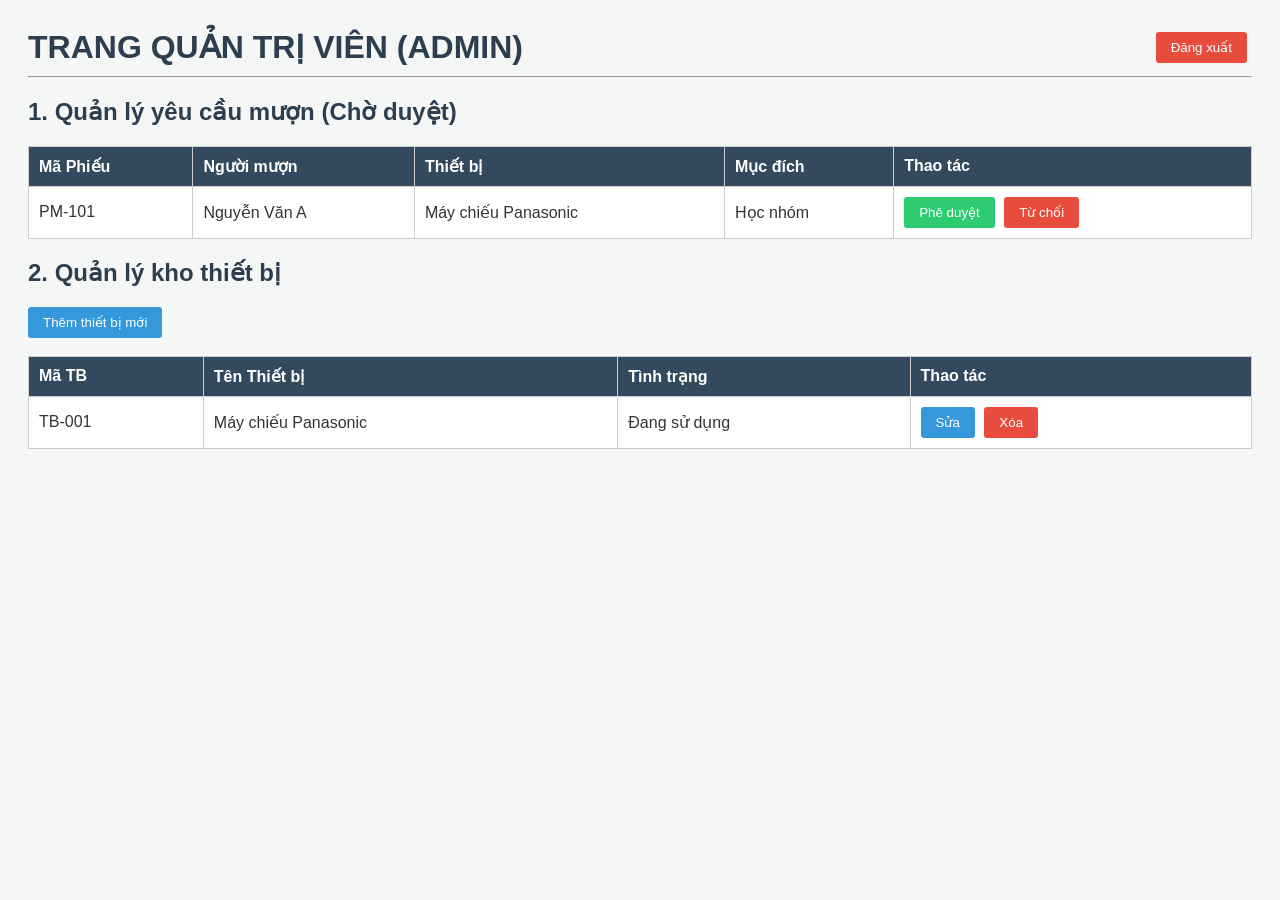
==== admin.html @ f4c0f971 "Web demo 50%" ====
<!DOCTYPE html>
<html lang="en">
<head>
    <meta charset="UTF-8">
    <meta name="viewport" content="width=device-width, initial-scale=1.0">
    <title>Giao diện Admin</title>
    <link rel="stylesheet" href="style.css">
</head>
<body>
    <div class="header-container">
        <h1>TRANG QUẢN TRỊ VIÊN (ADMIN)</h1>
        <a href="index.html"><button style="background-color: #e74c3c;">Đăng xuất</button></a>
    </div>
    <hr>
    
    <h2>1. Quản lý yêu cầu mượn (Chờ duyệt)</h2>
    <table border="1">
        <thead>
            <tr>
                <th>Mã Phiếu</th>
                <th>Người mượn</th>
                <th>Thiết bị</th>
                <th>Mục đích</th>
                <th>Thao tác</th>
            </tr>
        </thead>
        <tbody id="ds_phieumuon">
            <tr id="phieu_1">
                <td>PM-101</td>
                <td>Nguyễn Văn A</td>
                <td>Máy chiếu Panasonic</td>
                <td>Học nhóm</td>
                <td>
                    <button onclick="xuLyPhieu('phieu_1', 'Phê duyệt')" style="background-color: #2ecc71;">Phê duyệt</button>
                    <button onclick="xuLyPhieu('phieu_1', 'Từ chối')" style="background-color: #e74c3c;">Từ chối</button>
                </td>
            </tr>
        </tbody>
    </table>

    <h2>2. Quản lý kho thiết bị</h2>
    <button onclick="alert('Mở form thêm thiết bị mới')">Thêm thiết bị mới</button>
    <br><br>
    <table>
        <thead>
            <tr>
                <th>Mã TB</th>
                <th>Tên Thiết bị</th>
                <th>Tình trạng</th>
                <th>Thao tác</th>
            </tr>
        </thead>
        <tbody>
            <tr>
                <td>TB-001</td>
                <td>Máy chiếu Panasonic</td>
                <td>Đang sử dụng</td>
                <td>
                    <button onclick="alert('Mở form cập nhật')">Sửa</button>
                    <button onclick="alert('Xóa thiết bị này')" style="background-color: #e74c3c;">Xóa</button>
                </td>
            </tr>
        </tbody>
    </table>

    <script src="main.js"></script>
</body>
</html>
---- style.css ----
body {
    font-family: Arial, sans-serif;
    background-color: #f4f7f6;
    color: #333;
    padding: 20px;
}

h1, h2 {
    color: #2c3e50;
}

table {
    width: 100%;
    border-collapse: collapse;
    margin-bottom: 20px;
    background-color: #fff;
}

th, td {
    border: 1px solid #ccc;
    padding: 10px;
    text-align: left;
}

th {
    background-color: #34495e;
    color: white;
}

form {
    background-color: #fff;
    padding: 20px;
    border: 1px solid #ccc;
    max-width: 400px;
}

input, select {
    width: 100%;
    padding: 8px;
    margin-top: 5px;
    margin-bottom: 15px;
    box-sizing: border-box;
}

button {
    padding: 8px 15px;
    background-color: #3498db;
    color: white;
    border: none;
    cursor: pointer;
    border-radius: 3px;
    margin-right: 5px;
}

button:hover {
    background-color: #2980b9;
}

.login-wrapper {
    display: flex;
    flex-direction: column;
    align-items: center;
    justify-content: center;
    height: 80vh; 
}

.header-container {
    display: flex;
    justify-content: space-between; 
    align-items: center; 
    margin-bottom: 10px;
}

.header-container h1 {
    margin: 0; 
}
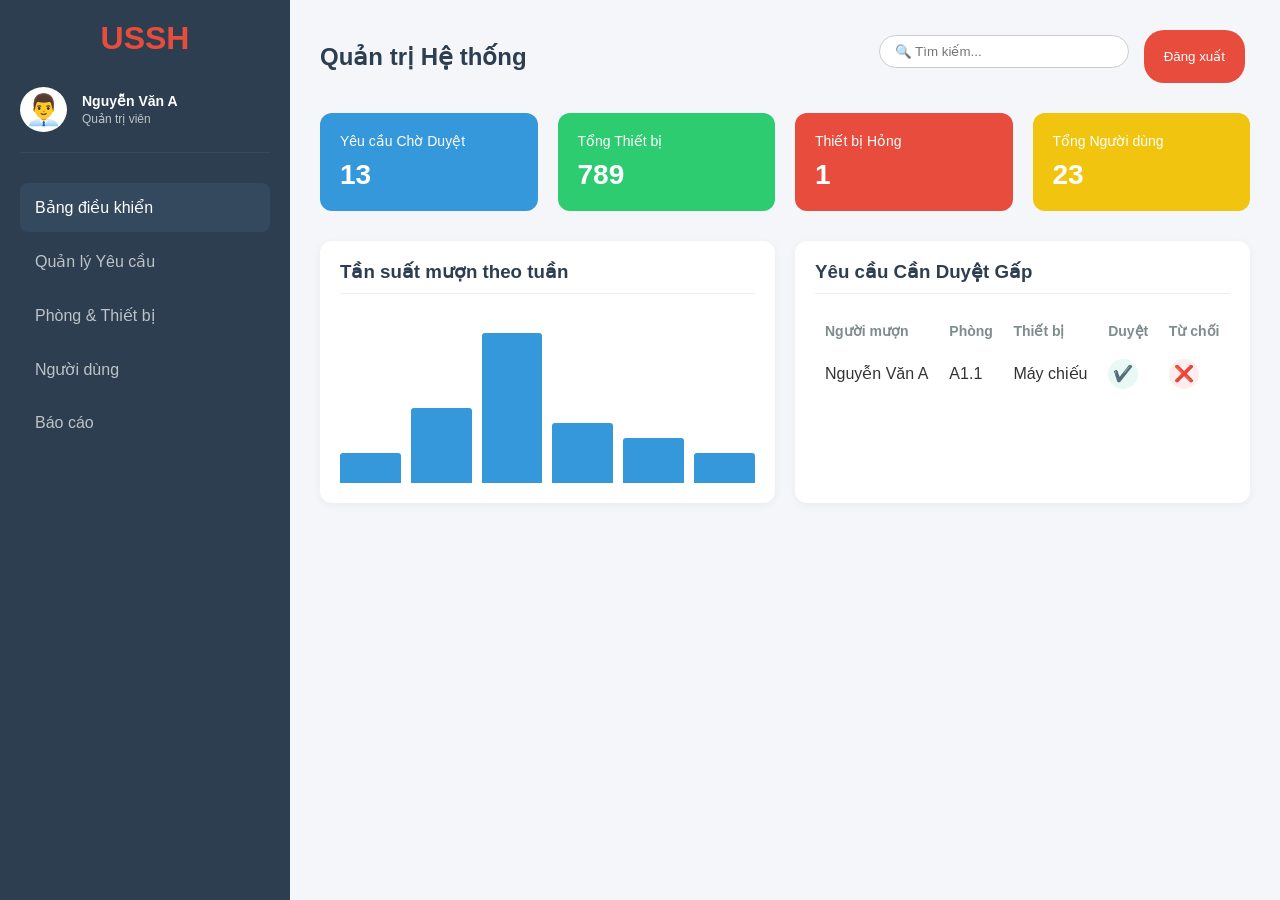
==== commit 2cb8aa5f: "tuỳ chỉnh lại các trang, bổ sung trang chủ" ====
--- a/admin.html
+++ b/admin.html
@@ -1,67 +1,103 @@
 <!DOCTYPE html>
-<html lang="en">
+<html lang="vi">
 <head>
     <meta charset="UTF-8">
     <meta name="viewport" content="width=device-width, initial-scale=1.0">
     <title>Giao diện Admin</title>
     <link rel="stylesheet" href="style.css">
 </head>
-<body>
-    <div class="header-container">
-        <h1>TRANG QUẢN TRỊ VIÊN (ADMIN)</h1>
-        <a href="index.html"><button style="background-color: #e74c3c;">Đăng xuất</button></a>
+<body class="dashboard-body">
+    <div class="dashboard-layout">
+        <!-- Thanh menu bên trái (Sidebar) -->
+        <aside class="sidebar">
+            <div class="sidebar-logo">USSH</div>
+            <div class="sidebar-user">
+                <div class="avatar">👨‍💼</div>
+                <div class="user-info">
+                    <strong>Nguyễn Văn A</strong>
+                    <span>Quản trị viên</span>
+                </div>
+            </div>
+            <ul class="sidebar-menu">
+                <li class="active">Bảng điều khiển</li>
+                <li>Quản lý Yêu cầu</li>
+                <li>Phòng & Thiết bị</li>
+                <li>Người dùng</li>
+                <li>Báo cáo</li>
+            </ul>
+        </aside>
+
+        <!-- Nội dung chính (Main Content) -->
+        <main class="main-content">
+            <header class="topbar">
+                <h2>Quản trị Hệ thống</h2>
+                <div class="topbar-actions">
+                    <input type="text" placeholder="🔍 Tìm kiếm..." class="search-input">
+                    <button class="btn-logout" onclick="window.location.href='login.html'">Đăng xuất</button>
+                </div>
+            </header>
+
+            <!-- 4 Thẻ số liệu tổng quan -->
+            <div class="stats-grid">
+                <div class="stat-card bg-blue">
+                    <p>Yêu cầu Chờ Duyệt</p>
+                    <h3>13</h3>
+                </div>
+                <div class="stat-card bg-green">
+                    <p>Tổng Thiết bị</p>
+                    <h3>789</h3>
+                </div>
+                <div class="stat-card bg-red">
+                    <p>Thiết bị Hỏng</p>
+                    <h3>1</h3>
+                </div>
+                <div class="stat-card bg-yellow">
+                    <p>Tổng Người dùng</p>
+                    <h3>23</h3>
+                </div>
+            </div>
+
+            <div class="content-grid">
+                <!-- Cột trái: Biểu đồ (Tạm thời dùng khối div thay thế) -->
+                <div class="chart-section">
+                    <h3>Tần suất mượn theo tuần</h3>
+                    <div class="chart-placeholder">
+                        <div class="bar" style="height: 20%;"></div>
+                        <div class="bar" style="height: 50%;"></div>
+                        <div class="bar" style="height: 100%;"></div>
+                        <div class="bar" style="height: 40%;"></div>
+                        <div class="bar" style="height: 30%;"></div>
+                        <div class="bar" style="height: 20%;"></div>
+                    </div>
+                </div>
+
+                <!-- Cột phải: Bảng yêu cầu -->
+                <div class="table-section">
+                    <h3>Yêu cầu Cần Duyệt Gấp</h3>
+                    <table class="data-table">
+                        <thead>
+                            <tr>
+                                <th>Người mượn</th>
+                                <th>Phòng</th>
+                                <th>Thiết bị</th>
+                                <th>Duyệt</th>
+                                <th>Từ chối</th>
+                            </tr>
+                        </thead>
+                        <tbody id="ds_phieumuon">
+                            <tr id="phieu_1">
+                                <td>Nguyễn Văn A</td>
+                                <td>A1.1</td>
+                                <td>Máy chiếu</td>
+                                <td><button onclick="xuLyPhieu('phieu_1', 'Phê duyệt')" class="btn-icon btn-approve">✔️</button></td>
+                                <td><button onclick="xuLyPhieu('phieu_1', 'Từ chối')" class="btn-icon btn-reject">❌</button></td>
+                            </tr>
+                        </tbody>
+                    </table>
+                </div>
+            </div>
+        </main>
     </div>
-    <hr>
-    
-    <h2>1. Quản lý yêu cầu mượn (Chờ duyệt)</h2>
-    <table border="1">
-        <thead>
-            <tr>
-                <th>Mã Phiếu</th>
-                <th>Người mượn</th>
-                <th>Thiết bị</th>
-                <th>Mục đích</th>
-                <th>Thao tác</th>
-            </tr>
-        </thead>
-        <tbody id="ds_phieumuon">
-            <tr id="phieu_1">
-                <td>PM-101</td>
-                <td>Nguyễn Văn A</td>
-                <td>Máy chiếu Panasonic</td>
-                <td>Học nhóm</td>
-                <td>
-                    <button onclick="xuLyPhieu('phieu_1', 'Phê duyệt')" style="background-color: #2ecc71;">Phê duyệt</button>
-                    <button onclick="xuLyPhieu('phieu_1', 'Từ chối')" style="background-color: #e74c3c;">Từ chối</button>
-                </td>
-            </tr>
-        </tbody>
-    </table>
-
-    <h2>2. Quản lý kho thiết bị</h2>
-    <button onclick="alert('Mở form thêm thiết bị mới')">Thêm thiết bị mới</button>
-    <br><br>
-    <table>
-        <thead>
-            <tr>
-                <th>Mã TB</th>
-                <th>Tên Thiết bị</th>
-                <th>Tình trạng</th>
-                <th>Thao tác</th>
-            </tr>
-        </thead>
-        <tbody>
-            <tr>
-                <td>TB-001</td>
-                <td>Máy chiếu Panasonic</td>
-                <td>Đang sử dụng</td>
-                <td>
-                    <button onclick="alert('Mở form cập nhật')">Sửa</button>
-                    <button onclick="alert('Xóa thiết bị này')" style="background-color: #e74c3c;">Xóa</button>
-                </td>
-            </tr>
-        </tbody>
-    </table>
 
     <script src="main.js"></script>
 </body>
--- a/style.css
+++ b/style.css
@@ -44,7 +44,7 @@
 
 button {
     padding: 8px 15px;
-    background-color: #3498db;
+    background-color: #0cb5df;
     color: white;
     border: none;
     cursor: pointer;
@@ -53,7 +53,7 @@
 }
 
 button:hover {
-    background-color: #2980b9;
+    background-color: #0cce83;
 }
 
 .login-wrapper {
@@ -73,4 +73,434 @@
 
 .header-container h1 {
     margin: 0; 
+}
+
+/* --- UI Trang Chủ --- */
+.navbar {
+    display: flex;
+    justify-content: space-between;
+    align-items: center;
+    background-color: #ffffff;
+    padding: 15px 40px;
+    box-shadow: 0 2px 10px rgba(0,0,0,0.1);
+}
+
+.logo {
+    display: flex;
+    align-items: center;
+    gap: 15px;
+}
+
+.logo-highlight {
+    color: #c0392b;
+    font-size: 28px;
+    margin: 0;
+}
+
+.logo-text {
+    font-size: 12px;
+    font-weight: bold;
+    color: #2c3e50;
+    line-height: 1.2;
+}
+
+.search-bar input {
+    padding: 10px 15px;
+    width: 300px;
+    border-radius: 20px;
+    border: 1px solid #ccc;
+    background-color: #f5f6fa;
+}
+
+.btn-primary {
+    background-color: #2980b9;
+    color: white;
+    border-radius: 20px;
+    padding: 10px 20px;
+    font-weight: bold;
+}
+
+.btn-outline {
+    background-color: #2980b9;
+    color: white;
+    border: 1px solid #2980b9;
+    border-radius: 20px;
+    padding: 10px 20px;
+    font-weight: bold;
+}
+
+/* Hero Section */
+.hero {
+    background: linear-gradient(rgba(11, 209, 193, 0.9), rgba(15, 197, 221, 0.9)), url('https://via.placeholder.com/1200x400') center/cover;
+    height: 350px;
+    display: flex;
+    align-items: center;
+    padding-left: 60px;
+    border-radius: 15px;
+    margin: 20px;
+    color: white;
+}
+
+.hero h2 {
+    font-size: 36px;
+    color: white;
+    margin-bottom: 20px;
+}
+
+.large-btn {
+    padding: 12px 30px;
+    font-size: 16px;
+    background-color: #2980b9;
+    color: white;
+}
+
+/* Device Section */
+.popular-devices {
+    margin: 40px 20px;
+}
+
+.device-grid {
+    display: flex;
+    gap: 20px;
+    margin-top: 20px;
+}
+
+.device-card {
+    background: white;
+    border-radius: 15px;
+    padding: 20px;
+    flex: 1;
+    display: flex;
+    align-items: center;
+    gap: 15px;
+    box-shadow: 0 4px 15px rgba(0,0,0,0.05);
+}
+
+.device-icon {
+    font-size: 40px;
+    background-color: #f5f6fa;
+    padding: 15px;
+    border-radius: 10px;
+}
+
+.device-info h4 {
+    margin: 0 0 10px 0;
+    color: #2c3e50;
+}
+
+/* --- UI Dashboard (Admin & Sinh viên) --- */
+.dashboard-body {
+    margin: 0;
+    padding: 0;
+    background-color: #f5f6fa;
+    font-family: Arial, sans-serif;
+}
+
+.dashboard-layout {
+    display: flex;
+    min-height: 100vh;
+}
+
+/* Sidebar */
+.sidebar {
+    width: 250px;
+    background-color: #2c3e50;
+    color: white;
+    padding: 20px;
+    display: flex;
+    flex-direction: column;
+}
+
+.sidebar-logo {
+    color: #e74c3c;
+    font-size: 32px;
+    font-weight: bold;
+    text-align: center;
+    margin-bottom: 30px;
+}
+
+.sidebar-user {
+    display: flex;
+    align-items: center;
+    gap: 15px;
+    margin-bottom: 30px;
+    padding-bottom: 20px;
+    border-bottom: 1px solid #34495e;
+}
+
+.sidebar-user .avatar {
+    font-size: 30px;
+    background-color: white;
+    border-radius: 50%;
+    padding: 5px;
+}
+
+.sidebar-user .user-info strong {
+    display: block;
+    font-size: 14px;
+}
+
+.sidebar-user .user-info span {
+    font-size: 12px;
+    color: #bdc3c7;
+}
+
+.sidebar-menu {
+    list-style: none;
+    padding: 0;
+    margin: 0;
+}
+
+.sidebar-menu li {
+    padding: 15px;
+    margin-bottom: 5px;
+    border-radius: 8px;
+    cursor: pointer;
+    color: #bdc3c7;
+}
+
+.sidebar-menu li:hover, .sidebar-menu li.active {
+    background-color: #34495e;
+    color: white;
+}
+
+/* Main Content */
+.main-content {
+    flex: 1;
+    padding: 30px;
+}
+
+.topbar {
+    display: flex;
+    justify-content: space-between;
+    align-items: center;
+    margin-bottom: 30px;
+}
+
+.topbar h2 {
+    margin: 0;
+    color: #2c3e50;
+}
+
+.topbar-actions {
+    display: flex;
+    gap: 15px;
+}
+
+.search-input {
+    padding: 8px 15px;
+    border-radius: 20px;
+    border: 1px solid #ccc;
+    width: 250px;
+}
+
+.btn-logout {
+    background-color: #e74c3c;
+    color: white;
+    border: none;
+    border-radius: 20px;
+    padding: 8px 20px;
+    cursor: pointer;
+}
+
+/* Stats Grid */
+.stats-grid {
+    display: grid;
+    grid-template-columns: repeat(4, 1fr);
+    gap: 20px;
+    margin-bottom: 30px;
+}
+
+.stat-card {
+    padding: 20px;
+    border-radius: 12px;
+    color: white;
+}
+
+.stat-card p {
+    margin: 0 0 10px 0;
+    font-size: 14px;
+}
+
+.stat-card h3 {
+    margin: 0;
+    font-size: 28px;
+}
+
+.bg-blue { background-color: #3498db; }
+.bg-green { background-color: #2ecc71; }
+.bg-red { background-color: #e74c3c; }
+.bg-yellow { background-color: #f1c40f; }
+
+/* Content Grid */
+.content-grid {
+    display: grid;
+    grid-template-columns: 1fr 1fr;
+    gap: 20px;
+}
+
+.chart-section, .table-section {
+    background: white;
+    padding: 20px;
+    border-radius: 12px;
+    box-shadow: 0 2px 10px rgba(0,0,0,0.05);
+}
+
+.chart-section h3, .table-section h3 {
+    margin-top: 0;
+    color: #2c3e50;
+    border-bottom: 1px solid #eee;
+    padding-bottom: 10px;
+}
+
+.chart-placeholder {
+    display: flex;
+    align-items: flex-end;
+    gap: 10px;
+    height: 150px;
+    padding-top: 20px;
+}
+
+.chart-placeholder .bar {
+    flex: 1;
+    background-color: #3498db;
+    border-radius: 3px 3px 0 0;
+}
+
+.data-table {
+    width: 100%;
+    border-collapse: collapse;
+}
+
+.data-table th, .data-table td {
+    padding: 10px;
+    text-align: left;
+    border-bottom: 1px solid #eee;
+    border: none;
+}
+
+.data-table th {
+    color: #7f8c8d;
+    font-size: 14px;
+    background-color: transparent;
+}
+
+.btn-icon {
+    border: none;
+    background: none;
+    cursor: pointer;
+    font-size: 16px;
+    border-radius: 50%;
+    width: 30px;
+    height: 30px;
+    display: inline-flex;
+    align-items: center;
+    justify-content: center;
+}
+
+.btn-approve { background-color: #e8f8f5; color: #2ecc71; }
+.btn-reject { background-color: #fdedec; color: #e74c3c; }
+
+/* --- Giao diện Đăng nhập / Đăng ký (Auth) --- */
+.auth-body {
+    background-color: #e9ecef;
+    display: flex;
+    justify-content: center;
+    align-items: center;
+    height: 100vh;
+    margin: 0;
+}
+
+.auth-container {
+    display: flex;
+    width: 900px;
+    background: white;
+    border-radius: 20px;
+    box-shadow: 0 10px 30px rgba(0,0,0,0.1);
+    overflow: hidden;
+}
+
+.auth-banner {
+    flex: 1;
+    background-color: #2980b9;
+    color: white;
+    padding: 50px;
+    display: flex;
+    flex-direction: column;
+    justify-content: center;
+}
+
+.auth-logo {
+    color: #e74c3c;
+    font-size: 48px;
+    margin-bottom: 20px;
+    text-shadow: 2px 2px 4px rgba(0,0,0,0.2);
+    font-weight: 900;
+}
+
+.auth-banner h2 {
+    color: white;
+    font-size: 36px;
+    margin: 0;
+    line-height: 1.2;
+}
+
+.auth-banner h3 {
+    font-size: 24px;
+    font-weight: 400;
+    margin-top: 10px;
+    color: #ecf0f1;
+}
+
+.auth-form-section {
+    flex: 1;
+    padding: 50px;
+    background: white;
+}
+
+.auth-tabs {
+    display: flex;
+    gap: 30px;
+    margin-bottom: 30px;
+    border-bottom: 2px solid #eee;
+    padding-bottom: 10px;
+}
+
+.auth-tabs .tab {
+    text-decoration: none;
+    color: #7f8c8d;
+    font-weight: bold;
+    font-size: 18px;
+}
+
+.auth-tabs .tab.active {
+    color: #2980b9;
+    border-bottom: 3px solid #2980b9;
+    padding-bottom: 10px;
+    margin-bottom: -12px;
+}
+
+.auth-form {
+    background: transparent;
+    border: none;
+    padding: 0;
+    max-width: 100%;
+}
+
+.auth-form input, .auth-form select {
+    background-color: #f5f6fa;
+    border: none;
+    border-radius: 8px;
+    padding: 12px 15px;
+    margin-bottom: 20px;
+    width: 100%;
+    box-sizing: border-box;
+}
+
+.auth-btn {
+    width: 100%;
+    padding: 12px;
+    font-size: 16px;
+    border-radius: 8px;
+    margin-top: 10px;
 }
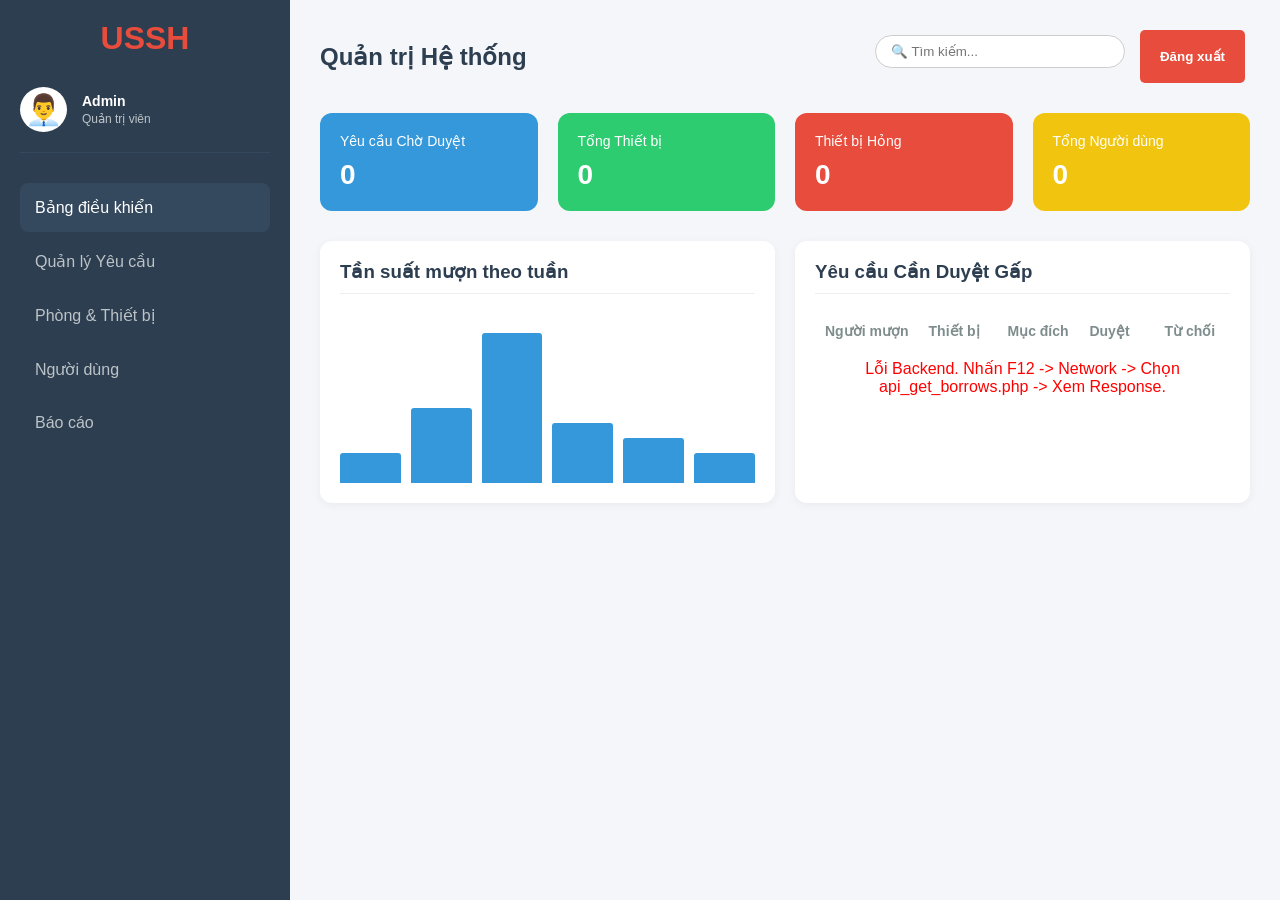
==== commit 94433007: "thêm chức năng, thêm các tác vụ trang admin và trang sinh viên" ====
--- a/admin.html
+++ b/admin.html
@@ -8,97 +8,184 @@
 </head>
 <body class="dashboard-body">
     <div class="dashboard-layout">
-        <!-- Thanh menu bên trái (Sidebar) -->
+        <!-- Sidebar -->
         <aside class="sidebar">
             <div class="sidebar-logo">USSH</div>
             <div class="sidebar-user">
                 <div class="avatar">👨‍💼</div>
                 <div class="user-info">
-                    <strong>Nguyễn Văn A</strong>
+                    <strong id="admin_fullname">Admin</strong>
                     <span>Quản trị viên</span>
                 </div>
             </div>
             <ul class="sidebar-menu">
-                <li class="active">Bảng điều khiển</li>
-                <li>Quản lý Yêu cầu</li>
-                <li>Phòng & Thiết bị</li>
-                <li>Người dùng</li>
-                <li>Báo cáo</li>
+                <li class="active" onclick="chuyenTab('dashboard', this)">Bảng điều khiển</li>
+                <li onclick="chuyenTab('requests', this)">Quản lý Yêu cầu</li>
+                <li onclick="chuyenTab('equipments', this)">Phòng & Thiết bị</li>
+                <li onclick="chuyenTab('users', this)">Người dùng</li>
+                <li onclick="chuyenTab('reports', this)">Báo cáo</li>
             </ul>
         </aside>
 
-        <!-- Nội dung chính (Main Content) -->
+        <!-- Main Content -->
         <main class="main-content">
             <header class="topbar">
                 <h2>Quản trị Hệ thống</h2>
                 <div class="topbar-actions">
                     <input type="text" placeholder="🔍 Tìm kiếm..." class="search-input">
-                    <button class="btn-logout" onclick="window.location.href='login.html'">Đăng xuất</button>
+                    <button class="btn-logout" onclick="window.location.href='login.html'" style="background-color: #e74c3c; color: white; border: none; padding: 10px 20px; border-radius: 5px; cursor: pointer; font-weight: bold;">Đăng xuất</button>
                 </div>
             </header>
 
-            <!-- 4 Thẻ số liệu tổng quan -->
-            <div class="stats-grid">
-                <div class="stat-card bg-blue">
-                    <p>Yêu cầu Chờ Duyệt</p>
-                    <h3>13</h3>
+            <!-- TAB 1: BẢNG ĐIỀU KHIỂN -->
+            <div id="tab-dashboard" class="tab-content" style="display: block;">
+                <div class="stats-grid">
+                    <div class="stat-card bg-blue">
+                        <p>Yêu cầu Chờ Duyệt</p>
+                        <h3 id="stat_admin_cho">0</h3>
+                    </div>
+                    <div class="stat-card bg-green">
+                        <p>Tổng Thiết bị</p>
+                        <h3 id="stat_admin_tongtb">0</h3>
+                    </div>
+                    <div class="stat-card bg-red">
+                        <p>Thiết bị Hỏng</p>
+                        <h3 id="stat_admin_hong">0</h3>
+                    </div>
+                    <div class="stat-card bg-yellow">
+                        <p>Tổng Người dùng</p>
+                        <h3 id="stat_admin_user">0</h3>
+                    </div>
                 </div>
-                <div class="stat-card bg-green">
-                    <p>Tổng Thiết bị</p>
-                    <h3>789</h3>
-                </div>
-                <div class="stat-card bg-red">
-                    <p>Thiết bị Hỏng</p>
-                    <h3>1</h3>
-                </div>
-                <div class="stat-card bg-yellow">
-                    <p>Tổng Người dùng</p>
-                    <h3>23</h3>
+
+                <div class="content-grid">
+                    <!-- Biểu đồ (Báo cáo nhanh) -->
+                    <div class="chart-section">
+                        <h3>Tần suất mượn theo tuần</h3>
+                        <div class="chart-placeholder">
+                            <div class="bar" style="height: 20%;"></div>
+                            <div class="bar" style="height: 50%;"></div>
+                            <div class="bar" style="height: 100%;"></div>
+                            <div class="bar" style="height: 40%;"></div>
+                            <div class="bar" style="height: 30%;"></div>
+                            <div class="bar" style="height: 20%;"></div>
+                        </div>
+                    </div>
+
+                    <!-- Bảng yêu cầu -->
+                    <div class="table-section">
+                        <h3>Yêu cầu Cần Duyệt Gấp</h3>
+                        <table class="data-table">
+                            <thead>
+                                <tr>
+                                    <th>Người mượn</th>
+                                    <th>Thiết bị</th>
+                                    <th>Mục đích</th>
+                                    <th>Duyệt</th>
+                                    <th>Từ chối</th>
+                                </tr>
+                            </thead>
+                            <tbody id="ds_phieumuon_dashboard">
+                                <!-- Dữ liệu từ JS -->
+                            </tbody>
+                        </table>
+                    </div>
                 </div>
             </div>
 
-            <div class="content-grid">
-                <!-- Cột trái: Biểu đồ (Tạm thời dùng khối div thay thế) -->
-                <div class="chart-section">
-                    <h3>Tần suất mượn theo tuần</h3>
-                    <div class="chart-placeholder">
-                        <div class="bar" style="height: 20%;"></div>
-                        <div class="bar" style="height: 50%;"></div>
-                        <div class="bar" style="height: 100%;"></div>
-                        <div class="bar" style="height: 40%;"></div>
-                        <div class="bar" style="height: 30%;"></div>
-                        <div class="bar" style="height: 20%;"></div>
-                    </div>
-                </div>
-
-                <!-- Cột phải: Bảng yêu cầu -->
+            <!-- TAB 2: QUẢN LÝ YÊU CẦU -->
+            <div id="tab-requests" class="tab-content" style="display: none;">
                 <div class="table-section">
-                    <h3>Yêu cầu Cần Duyệt Gấp</h3>
+                    <h3>Toàn bộ Yêu cầu Mượn</h3>
                     <table class="data-table">
                         <thead>
                             <tr>
                                 <th>Người mượn</th>
-                                <th>Phòng</th>
                                 <th>Thiết bị</th>
-                                <th>Duyệt</th>
-                                <th>Từ chối</th>
+                                <th>Mục đích</th>
+                                <th>Trạng thái</th>
+                                <th>Thao tác</th>
                             </tr>
                         </thead>
-                        <tbody id="ds_phieumuon">
-                            <tr id="phieu_1">
-                                <td>Nguyễn Văn A</td>
-                                <td>A1.1</td>
-                                <td>Máy chiếu</td>
-                                <td><button onclick="xuLyPhieu('phieu_1', 'Phê duyệt')" class="btn-icon btn-approve">✔️</button></td>
-                                <td><button onclick="xuLyPhieu('phieu_1', 'Từ chối')" class="btn-icon btn-reject">❌</button></td>
-                            </tr>
+                        <tbody id="ds_phieumuon_full">
+                            <!-- Dữ liệu từ JS -->
                         </tbody>
                     </table>
                 </div>
             </div>
+
+            <!-- TAB 3: PHÒNG & THIẾT BỊ -->
+            <div id="tab-equipments" class="tab-content" style="display: none;">
+                <div class="table-section">
+                    <h3>Danh mục Thiết bị tiêu chuẩn</h3>
+                    <table class="data-table">
+                        <thead>
+                            <tr>
+                                <th>Mã TB</th>
+                                <th>Tên Thiết bị</th>
+                                <th>Số lượng tổng</th>
+                                <th>Tình trạng</th>
+                            </tr>
+                        </thead>
+                        <tbody id="ds_thietbi_admin">
+                            <!-- Nạp từ JS -->
+                        </tbody>
+                    </table>
+                </div>
+            </div>
+
+            <!-- TAB 4: NGƯỜI DÙNG -->
+            <div id="tab-users" class="tab-content" style="display: none;">
+                <div class="table-section">
+                    <h3>Tài khoản Hệ thống</h3>
+                    <table class="data-table">
+                        <thead>
+                            <tr>
+                                <th>Tên tài khoản</th>
+                                <th>Phân quyền</th>
+                            </tr>
+                        </thead>
+                        <tbody id="ds_nguoidung">
+                            <!-- Nạp từ JS -->
+                        </tbody>
+                    </table>
+                </div>
+            </div>
+
+            <!-- TAB 5: BÁO CÁO -->
+            <div id="tab-reports" class="tab-content" style="display: none;">
+                <div class="table-section">
+                    <h3>Ghi nhận Báo hỏng từ Sinh viên</h3>
+                    <table class="data-table">
+                        <thead>
+                            <tr>
+                                <th>ID</th>
+                                <th>Người báo</th>
+                                <th>Thiết bị</th>
+                                <th>Mô tả lỗi</th>
+                                <th>Thời gian</th>
+                            </tr>
+                        </thead>
+                        <tbody id="ds_baohong">
+                            <!-- Nạp từ JS -->
+                        </tbody>
+                    </table>
+                </div>
+            </div>
+            
         </main>
     </div>
 
+    <script>
+        function chuyenTab(tabId, element) {
+            let contents = document.querySelectorAll('.tab-content');
+            contents.forEach(content => content.style.display = 'none');
+            document.getElementById('tab-' + tabId).style.display = 'block';
+            let menus = document.querySelectorAll('.sidebar-menu li');
+            menus.forEach(menu => menu.classList.remove('active'));
+            element.classList.add('active');
+        }
+    </script>
     <script src="main.js"></script>
 </body>
 </html>
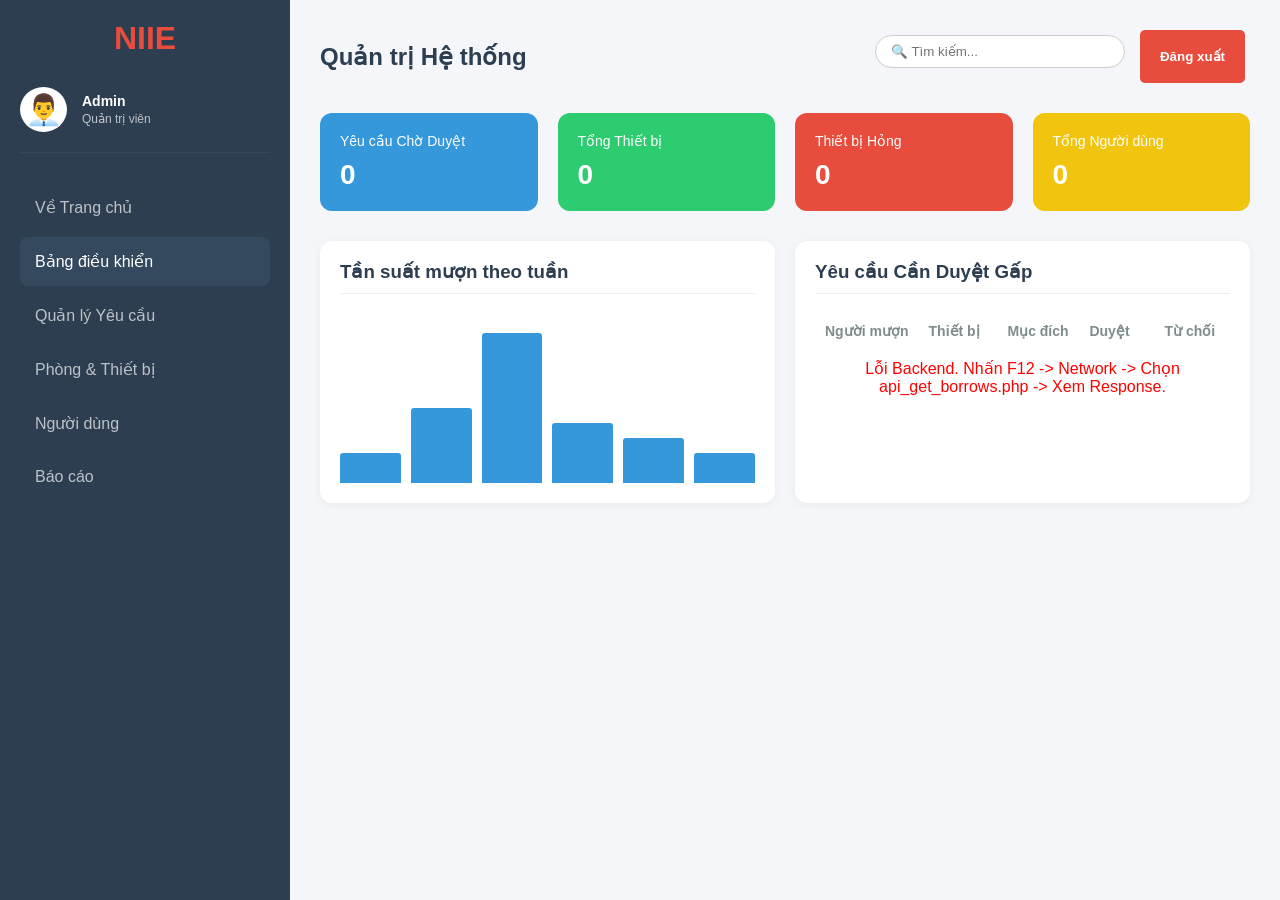
==== commit 880aef00: "chỉnh sửa lại các tính năng, dần hoàn thiện các trang" ====
--- a/admin.html
+++ b/admin.html
@@ -10,7 +10,7 @@
     <div class="dashboard-layout">
         <!-- Sidebar -->
         <aside class="sidebar">
-            <div class="sidebar-logo">USSH</div>
+            <div class="sidebar-logo">NIIE</div>
             <div class="sidebar-user">
                 <div class="avatar">👨‍💼</div>
                 <div class="user-info">
@@ -19,6 +19,7 @@
                 </div>
             </div>
             <ul class="sidebar-menu">
+                <li onclick="window.location.href='index.html'">Về Trang chủ</li>
                 <li class="active" onclick="chuyenTab('dashboard', this)">Bảng điều khiển</li>
                 <li onclick="chuyenTab('requests', this)">Quản lý Yêu cầu</li>
                 <li onclick="chuyenTab('equipments', this)">Phòng & Thiết bị</li>
@@ -32,8 +33,8 @@
             <header class="topbar">
                 <h2>Quản trị Hệ thống</h2>
                 <div class="topbar-actions">
-                    <input type="text" placeholder="🔍 Tìm kiếm..." class="search-input">
-                    <button class="btn-logout" onclick="window.location.href='login.html'" style="background-color: #e74c3c; color: white; border: none; padding: 10px 20px; border-radius: 5px; cursor: pointer; font-weight: bold;">Đăng xuất</button>
+                    <input type="text" id="search_input" placeholder="🔍 Tìm kiếm..." class="search-input">
+                    <button class="btn-logout" onclick="dangXuat()" style="background-color: #e74c3c; color: white; border: none; padding: 10px 20px; border-radius: 5px; cursor: pointer; font-weight: bold;">Đăng xuất</button>
                 </div>
             </header>
 
@@ -143,6 +144,7 @@
                             <tr>
                                 <th>Tên tài khoản</th>
                                 <th>Phân quyền</th>
+                                <th>Thao tác</th>
                             </tr>
                         </thead>
                         <tbody id="ds_nguoidung">
--- a/style.css
+++ b/style.css
@@ -92,7 +92,7 @@
 }
 
 .logo-highlight {
-    color: #c0392b;
+    color: #f51e06;
     font-size: 28px;
     margin: 0;
 }
